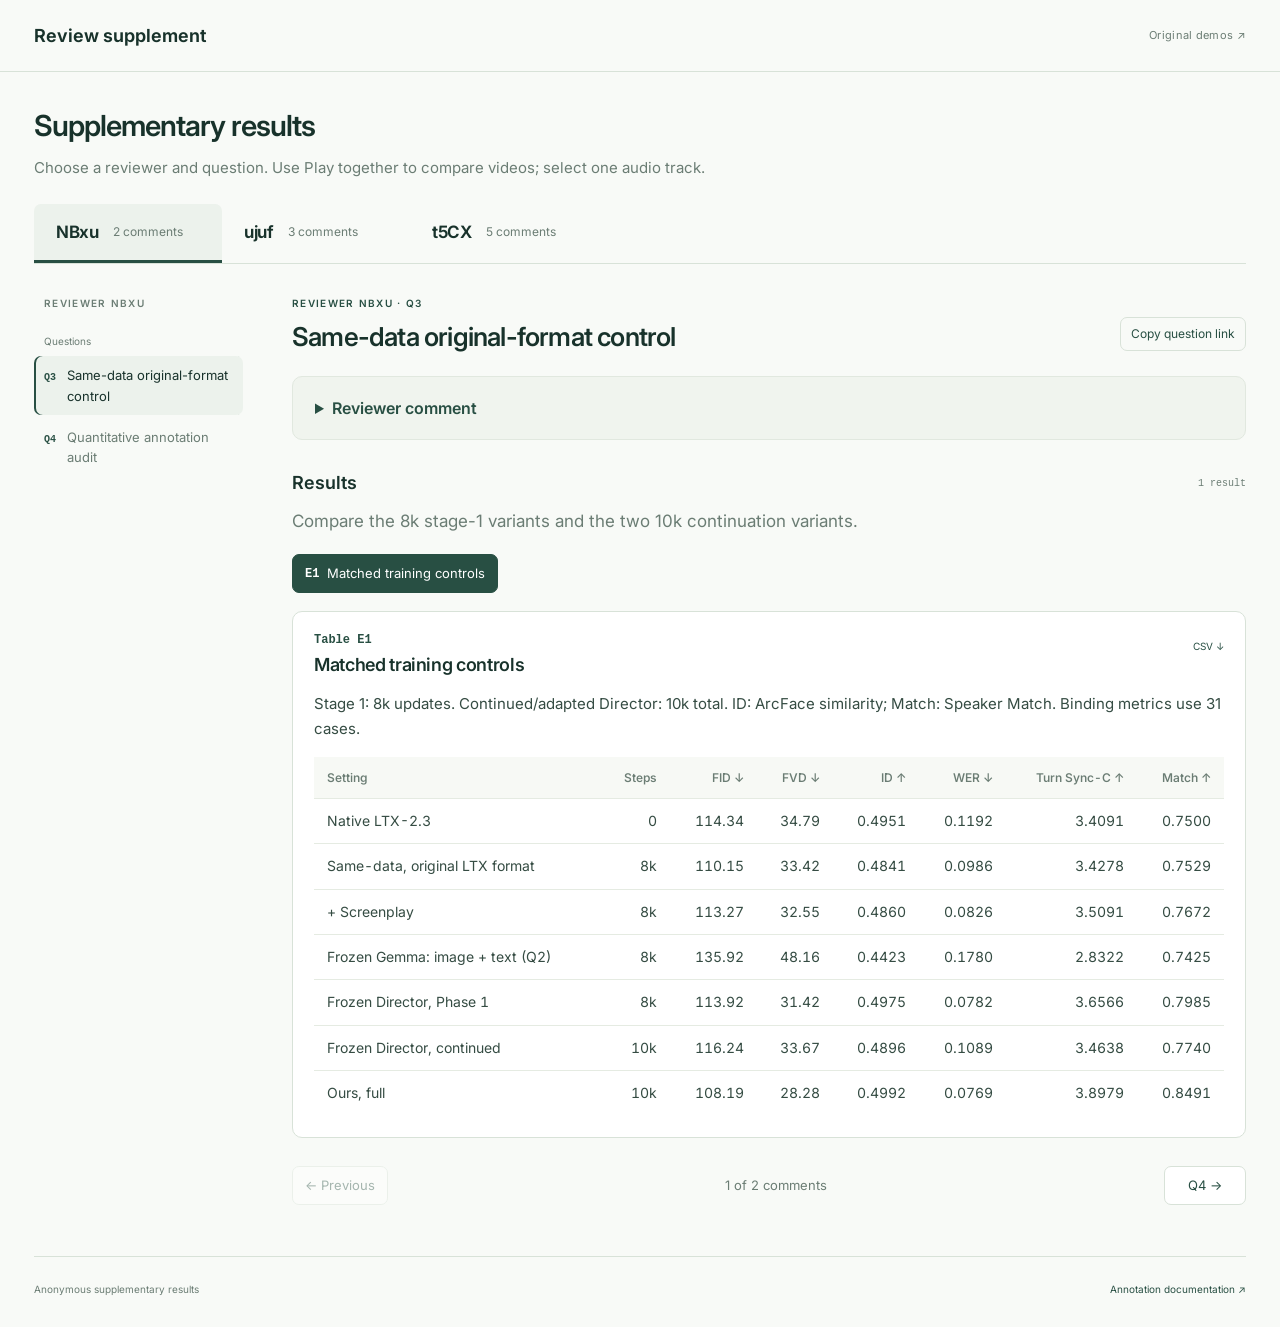
==== rebuttal/index.html @ 0cddd031 "Document annotation operations and screenplay format" ====
<!doctype html>
<html lang="en"><head><meta charset="utf-8"><meta name="viewport" content="width=device-width, initial-scale=1"><meta name="robots" content="noindex, nofollow"><meta name="referrer" content="no-referrer"><meta name="theme-color" content="#284f43"><meta name="description" content="Videos and tables organized by reviewer and question."><title>Supplementary results</title><link rel="icon" href="data:,"><link rel="stylesheet" href="styles.css?v=20261111-actions"><script defer src="app.js?v=20261111-actions"></script></head>
<body>
<a class="skip-link" href="#main">Skip to results</a>
<header class="site-header"><a class="wordmark" href="#NBxu-Q3">Review supplement</a><a class="anonymous-label" href="../">Original demos ↗</a></header>
<div class="page-shell"><div class="page-intro"><h1>Supplementary results</h1><p>Choose a reviewer and question. Use Play together to compare videos; select one audio track.</p></div>
<div id="reviewer-tabs" class="reviewer-tabs" role="tablist" aria-label="Reviewers"></div>
<div class="review-workspace"><aside class="sidebar" aria-label="Review comments"><p class="sidebar-label" id="nav-reviewer">Review comments</p><nav id="question-nav" aria-label="Questions and weaknesses"></nav></aside>
<main id="main" tabindex="-1"><div id="reviewer-panel" role="tabpanel"><article id="question-panel" hidden>
<div class="question-heading"><div><p class="eyebrow" id="question-category"></p><h2 id="question-title" tabindex="-1"></h2></div><button class="copy-link" id="copy-question">Copy question link</button></div>
<details class="original-comment" id="review-comment-details"><summary>Reviewer comment</summary><blockquote id="review-comment"></blockquote></details>
<section class="evidence-section" aria-labelledby="evidence-title"><div class="evidence-heading"><h3 id="evidence-title">Results</h3><span id="evidence-count"></span></div><p class="question-intro" id="question-intro"></p><div id="evidence-tabs" class="evidence-tabs" role="tablist" aria-label="Results"></div><div id="evidence-panel" role="tabpanel"><div id="evidence-host"></div></div></section>
<nav class="question-pagination" aria-label="Move between questions"><button id="previous-question">← Previous</button><span id="question-position"></span><button id="next-question">Next →</button></nav>
</article></div><p id="load-status" class="load-status" role="status">Loading results…</p><noscript>Enable JavaScript to select a reviewer and view the results.</noscript></main></div>
<footer><span>Anonymous supplementary results</span><a href="https://github.com/completely-anonymous-z/video-generation-demo/blob/main/docs/annotation_pipeline.md" target="_blank" rel="noopener noreferrer">Annotation documentation ↗</a></footer></div><div id="evidence-store" hidden aria-hidden="true"></div><div id="toast" class="toast" role="status" aria-live="polite"></div></body></html>
---- rebuttal/styles.css ----
@font-face{font-family:Inter;src:url('assets/fonts/inter.ttf') format('truetype');font-weight:100 900;font-display:swap}
:root{--bg:#f8faf7;--white:#fff;--ink:#18322b;--text:#354c43;--muted:#6b7d74;--green:#284f43;--mint:#ecf2ec;--line:#d8e2d8;--mono:ui-monospace,SFMono-Regular,Consolas,monospace}
*{box-sizing:border-box}html{scroll-behavior:smooth}body{margin:0;background:var(--bg);color:var(--text);font:16px/1.65 Inter,Arial,sans-serif}button,select,input{font:inherit}button,a,select,input{touch-action:manipulation}a{color:var(--green);text-decoration:none}a:hover{text-decoration:underline}button{cursor:pointer;border:1px solid var(--line);border-radius:7px;background:var(--white);color:var(--green);padding:8px 12px}button:disabled{opacity:.4;cursor:default}button:hover:not(:disabled){background:var(--mint)}button:focus-visible,a:focus-visible,select:focus-visible,input:focus-visible{outline:3px solid #82a78b;outline-offset:3px}button:focus:not(:focus-visible),h2:focus{outline:none}[hidden]{display:none!important}h1,h2,h3,h4,p{margin:0}h1,h2,h3{color:var(--ink)}img{max-width:100%}.skip-link{position:fixed;top:-60px;left:15px;z-index:100;background:white;padding:10px}.skip-link:focus{top:10px}
.site-header{height:72px;display:flex;align-items:center;justify-content:space-between;padding:0 34px;border-bottom:1px solid var(--line);background:var(--bg)}.wordmark{display:flex;gap:10px;align-items:center;font-size:18px;font-weight:650;color:var(--ink)}.wordmark:hover{text-decoration:none}.header-tag{margin-left:5px;padding-left:13px;border-left:1px solid var(--line);text-transform:uppercase;letter-spacing:1px;font-size:10px;font-weight:500;color:var(--muted)}.anonymous-label{font-size:11px;letter-spacing:.3px;color:var(--muted)}
.page-shell{max-width:1390px;margin:auto;padding:0 34px}.page-intro{padding:30px 0 24px}.page-intro h1{font-size:29px;font-weight:600;letter-spacing:-1px}.page-intro p{color:var(--muted);font-size:12px;margin-top:5px}.reviewer-tabs{display:flex;gap:0;border-bottom:1px solid var(--line);margin-bottom:31px}.reviewer-tab{display:flex;align-items:center;gap:15px;min-width:188px;padding:14px 22px;border:0;border-bottom:3px solid transparent;border-radius:7px 7px 0 0;background:transparent;text-align:left}.reviewer-tab[aria-selected=true]{border-bottom-color:var(--green);background:var(--mint)}.reviewer-name{font-size:17px;letter-spacing:-.4px;font-weight:650;color:var(--ink)}.reviewer-tab-description{font-size:10px;color:var(--muted)}.review-workspace{display:grid;grid-template-columns:215px minmax(0,1fr);gap:43px;align-items:start}.sidebar{position:sticky;top:24px;max-height:calc(100vh - 48px);overflow-y:auto;padding-right:6px}.sidebar-label,.eyebrow{font-size:10px;font-weight:600;text-transform:uppercase;letter-spacing:1.3px;color:var(--muted)}.sidebar-label{margin:0 0 21px 10px}.question-nav-group{margin-bottom:20px}.question-nav-group>p{font-size:10px;color:var(--muted);margin:0 10px 7px}.question-nav-group a{display:flex;align-items:baseline;gap:11px;padding:9px 10px;border-radius:7px;font-size:13px;line-height:1.55;color:var(--muted);margin-top:3px}.question-nav-group a b{flex-shrink:0;font:600 10px/1.5 var(--mono);color:var(--green)}.question-nav-group a.selected,.question-nav-group a:hover{background:var(--mint);color:var(--ink);text-decoration:none}.question-nav-group a.selected{box-shadow:inset 2px 0 var(--green)}.sidebar-note{border-top:1px solid var(--line);margin:24px 10px 0;padding-top:16px;font-size:10px;color:var(--muted);line-height:1.85}.sidebar-note span{display:block;margin-top:8px;max-width:160px}main{min-width:0}.question-heading{display:flex;justify-content:space-between;align-items:start;gap:20px;margin-bottom:22px}.question-heading .eyebrow{margin-bottom:7px;color:var(--green)}.question-heading h2{font-size:26px;font-weight:580;line-height:1.35;letter-spacing:-.8px}.copy-link{font-size:10px;white-space:nowrap;background:transparent;padding:6px 10px}.question-heading>.copy-link{margin-top:22px}.original-comment{background:#f0f4ee;border:1px solid #e1e8df;border-radius:10px;padding:18px 22px}.comment-heading{display:flex;justify-content:space-between;align-items:center;margin-bottom:10px}.comment-heading h3{font-size:14px;font-weight:600;color:var(--green)}.comment-heading a{font-size:12px;color:var(--muted)}.original-comment blockquote{padding:0;margin:0;color:#4b6055;font-size:16px;line-height:1.9;white-space:pre-wrap}.evidence-section{padding-top:28px}.evidence-heading{display:flex;align-items:center;justify-content:space-between}.evidence-heading h3{font-size:18px;font-weight:600}.evidence-heading>span{font:10px var(--mono);color:var(--muted)}.question-intro{font-size:17px;line-height:1.85;color:var(--muted);margin:9px 0 18px;max-width:950px}.evidence-tabs{display:flex;gap:7px;flex-wrap:wrap;margin-bottom:18px}.evidence-tabs button{padding:8px 12px;display:flex;gap:8px;align-items:center;font-size:13px;background:transparent}.evidence-tabs b{font:600 12px var(--mono)}.evidence-tabs button[aria-selected=true]{background:var(--green);border-color:var(--green);color:white}.evidence-tabs button:not([aria-selected=true]):hover{background:var(--mint)}#evidence-panel{min-width:0}.evidence-block{border:1px solid var(--line);border-radius:10px;padding:21px;background:var(--white);scroll-margin-top:25px}.item-heading{display:flex;justify-content:space-between;align-items:start;gap:16px;margin-bottom:13px}.item-code{font:600 10px var(--mono);color:var(--green);display:block;margin-bottom:5px}.item-heading h3{font-size:18px;font-weight:580;letter-spacing:-.35px;line-height:1.4}.item-heading>a{white-space:nowrap;font-size:10px;margin-top:5px}.evidence-context,.item-description{color:var(--muted);font-size:16px;line-height:1.85;margin-bottom:15px}.evidence-context{color:var(--text)}.small-note{font-size:14px;line-height:1.85;color:var(--muted);margin-top:15px}.table-scroll{max-width:100%;overflow-x:auto;overscroll-behavior-x:contain}table{width:100%;border-collapse:collapse;font-size:14px;line-height:1.6;font-variant-numeric:tabular-nums}th,td{text-align:right;padding:11px 13px;border-bottom:1px solid #e5ebe2;white-space:nowrap}th{color:var(--muted);font-size:12px;font-weight:550;background:#f7f9f5}th:first-child,td:first-child{text-align:left}.label-cell{text-align:left}tr.highlight{background:#edf4eb;color:var(--green)}tr.highlight td{font-weight:600}tr.group-start td{border-top:2px solid #cbd8c8}tbody tr:last-child td{border-bottom:0}.table-filter{display:flex;gap:7px;margin:16px 0 14px}.table-filter button{padding:6px 10px;font-size:10px;background:transparent}.table-filter button.selected{background:var(--green);color:white;border-color:var(--green)}.result-callout{display:flex;align-items:center;gap:25px;padding:18px 20px;margin-top:20px;background:#edf3e9;border-radius:8px}.result-callout>strong{font-size:23px;font-weight:550;letter-spacing:-.7px;color:var(--green);white-space:nowrap}.result-callout p{font-size:16px;color:var(--text)}.figure-block{margin:0;scroll-margin-top:25px}.figure-block>a{display:block;padding:10px 0}.figure-block img{width:100%;height:auto;display:block}.figure-block figcaption{font-size:15px;line-height:1.85;color:var(--muted);margin-top:10px}.data-details{margin-top:20px;border:1px solid var(--line);border-radius:8px;overflow:hidden;scroll-margin-top:25px}.data-details>summary{padding:12px 15px;display:flex;justify-content:space-between;gap:16px;cursor:pointer;list-style:none;font-size:11px;background:#f7f9f5}.data-details>summary::-webkit-details-marker{display:none}.data-details[open]>summary>span:last-child{transform:rotate(45deg)}.details-content{padding:16px;font-size:11px;color:var(--muted);line-height:1.85}.details-content>p{margin-bottom:14px}.details-content>p:last-child{margin-bottom:0}.compact-table table{max-width:650px}.protocol-grid{display:grid;grid-template-columns:1fr 1fr;gap:22px;margin:0}.protocol-grid dt{font-size:16px;font-weight:600;color:var(--ink);margin-bottom:5px}.protocol-grid dd{margin:0;font-size:15px}.release-card>p{font-size:13px;line-height:1.9;max-width:780px}
.video-group{border:1px solid var(--line);border-radius:10px;background:var(--white);overflow:hidden;scroll-margin-top:25px}.video-group-heading{padding:19px 21px 17px}.video-group-heading .item-heading{margin-bottom:9px}.video-description{font-size:16px;line-height:1.8;color:var(--muted)}.video-conditions{display:flex;flex-wrap:wrap;gap:7px;margin-top:14px}.video-conditions span{padding:3px 8px;border-radius:4px;background:var(--mint);font-size:12px;color:var(--green)}.prompt-note{font-size:14px;color:var(--muted);margin-top:10px}.video-grid{display:grid;grid-template-columns:repeat(var(--cols),minmax(0,1fr));gap:1px;background:var(--line)}.video-cell{background:#f7f9f6;min-width:0}.video-label{display:flex;align-items:center;justify-content:space-between;gap:8px;font-size:13px;line-height:1.5;padding:10px 12px;min-height:38px}.video-label>a{flex-shrink:0;font-size:9px;color:var(--muted)}.video-cell video{display:block;width:100%;height:auto;background:#15241e;aspect-ratio:13/7;object-fit:contain}.video-cell details{font-size:14px;background:white}.video-cell details>summary{cursor:pointer;padding:10px 12px;color:var(--green);font-weight:500}.video-cell details>p{padding:0 12px 13px;color:var(--muted);line-height:1.8}.player-controls{display:flex;flex-wrap:wrap;align-items:center;gap:8px;padding:14px 16px}.play-button{font-size:10px;min-width:106px;background:var(--green);color:white;border-color:var(--green);padding:7px 9px}.play-button:hover:not(:disabled){background:#386454}.restart-button{padding:6px 10px;font-size:15px;line-height:1.3}.scrub{accent-color:var(--green);min-width:75px;flex:1;height:18px;padding:0}.time-display{font:9px var(--mono);white-space:nowrap;color:var(--muted)}.control-select{display:flex;align-items:center;gap:5px;font-size:9px;color:var(--muted)}select{background:white;border:1px solid var(--line);border-radius:6px;color:var(--text);padding:6px 7px;font-size:10px;max-width:190px}.player-status{font-size:11px;padding:0 16px 12px;color:var(--muted)}.player-status:empty{display:none}.video-footnote{padding:0 16px 14px;font-size:10px}.collection-controls{display:flex;align-items:end;gap:15px;margin:20px 0}.collection-controls label{display:flex;flex-direction:column;gap:5px;font-size:10px;color:var(--muted)}.collection-controls select{padding:9px 11px;font-size:11px;max-width:none}.case-select-label{flex:1;max-width:390px}.step-buttons{display:flex;gap:6px}.step-buttons button{padding:7px 12px}.timeline{padding:17px 19px;border-top:1px solid var(--line);background:#fbfcf9}.timeline h4{font-size:10px;font-weight:600;margin:0 0 13px;color:var(--green)}.timeline-row{display:flex;gap:10px;align-items:center;margin:9px 0}.person-label{font:10px var(--mono);min-width:28px;color:var(--green)}.timeline-track{position:relative;height:23px;flex:1;background:#eaf0e8;border-radius:4px;overflow:hidden}.turn{position:absolute;top:2px;height:19px;background:#a6bfad;border:0;border-radius:3px;padding:0;min-width:4px}.turn:hover,.turn.active{background:var(--green)}.identities{font-size:10px;color:var(--muted);line-height:1.7;display:grid;gap:4px;margin-top:15px}.identities b{font-family:var(--mono);color:var(--green);margin-right:6px}
.question-pagination{display:flex;align-items:center;justify-content:space-between;gap:15px;padding:28px 0 15px}.question-pagination button{font-size:11px;min-width:82px}.question-pagination span{font-size:10px;color:var(--muted)}.load-status{padding:20px 0;font-size:12px;color:var(--muted)}.load-status:empty{display:none}footer{border-top:1px solid var(--line);display:flex;justify-content:space-between;gap:20px;padding:24px 0 30px;margin-top:36px;color:var(--muted);font-size:10px}.toast{position:fixed;bottom:25px;left:50%;transform:translate(-50%,15px);padding:10px 18px;color:white;background:var(--green);border-radius:8px;font-size:12px;opacity:0;pointer-events:none;transition:.2s;z-index:30}.toast.visible{opacity:1;transform:translate(-50%,0)}
@media(min-width:1500px){.page-shell{padding:0 40px}.review-workspace{gap:48px}}
@media(max-width:1100px){.page-shell{padding:0 25px}.review-workspace{grid-template-columns:180px minmax(0,1fr);gap:25px}.question-nav-group a{font-size:13px;gap:8px;padding:8px}.question-heading h2{font-size:24px}.player-controls{gap:7px}.video-grid[style*="3"] .video-label{align-items:start;flex-direction:column;gap:2px}.control-select select{max-width:160px}}
@media(max-width:800px){.site-header{height:63px;padding:0 22px}.anonymous-label{display:none}.page-shell{padding:0 22px}.page-intro{padding:23px 0 19px}.page-intro h1{font-size:25px}.page-intro p{font-size:11px}.reviewer-tabs{margin-bottom:20px}.reviewer-tab{min-width:0;flex:1;padding:11px 14px;gap:8px;justify-content:center}.reviewer-name{font-size:16px}.reviewer-tab-description{font-size:9px}.review-workspace{display:block}.sidebar{position:static;max-height:none;overflow:visible;padding:0}.sidebar-label,.sidebar-note,.question-nav-group>p{display:none}#question-nav{display:flex;gap:12px;flex-wrap:wrap;margin-bottom:23px}.question-nav-group{display:flex;gap:5px;margin:0}.question-nav-group a{padding:7px 10px;background:#edf2eb;margin:0}.question-nav-group a b{font-size:11px}.question-nav-group a span{display:none}.question-nav-group a.selected{background:var(--green);box-shadow:none}.question-nav-group a.selected b{color:white}.question-heading{margin-bottom:18px}.question-heading h2{font-size:24px}.question-heading>.copy-link{margin-top:19px}.original-comment{padding:16px 18px}.original-comment blockquote{font-size:16px}.evidence-section{padding-top:23px}.question-intro{font-size:17px}.evidence-tabs button{padding:8px 10px}.evidence-block{padding:17px}.video-group-heading{padding:17px}.protocol-grid{gap:20px}}
@media(max-width:560px){.site-header{padding:0 16px}.wordmark{font-size:16px}.header-tag{font-size:8px;letter-spacing:.7px;margin-left:0;padding-left:10px}.page-shell{padding:0 16px}.page-intro{padding:22px 0 18px}.page-intro h1{font-size:23px;letter-spacing:-.6px}.page-intro p{font-size:10px;max-width:340px;line-height:1.7}.reviewer-tab{flex-direction:column;gap:2px;padding:10px 8px}.reviewer-name{font-size:16px}.reviewer-tab-description{font-size:9px}#question-nav{gap:8px;row-gap:8px}.question-nav-group{gap:4px}.question-nav-group a{padding:7px 9px}.question-nav-group a b{font-size:10px}.question-heading{gap:8px;flex-wrap:wrap}.question-heading h2{font-size:23px;letter-spacing:-.6px}.question-heading>.copy-link{font-size:9px;margin-top:2px;padding:5px 7px}.question-heading .eyebrow{font-size:9px}.original-comment{padding:14px 16px}.original-comment blockquote{font-size:16px;line-height:1.9}.comment-heading h3{font-size:14px}.comment-heading a{font-size:12px}.evidence-heading h3{font-size:18px}.question-intro{font-size:17px}.evidence-tabs{gap:6px}.evidence-tabs button{padding:7px 9px;font-size:13px;gap:6px}.evidence-tabs b{font-size:12px}.evidence-block{padding:14px}.item-heading{gap:10px}.item-heading h3{font-size:16px}.evidence-context,.item-description{font-size:16px}.item-code{font-size:9px}.item-heading>a,.copy-link{font-size:9px}.table-filter{gap:5px;flex-wrap:wrap}.table-filter button{font-size:9px;padding:5px 8px}th,td{font-size:10px;padding:9px 10px}th{font-size:12px}.result-callout{display:block;padding:13px}.result-callout>strong{font-size:21px;display:block;margin-bottom:5px}.result-callout p{font-size:16px}.figure-block figcaption{font-size:15px}.data-details>summary{font-size:10px;padding:10px}.details-content{padding:12px;font-size:10px}.video-grid{grid-template-columns:1fr!important;gap:8px;background:white}.video-group-heading{padding:14px}.video-description{font-size:16px}.video-label{font-size:13px}.video-grid[style*="3"] .video-label{flex-direction:row;align-items:center}.video-cell video{aspect-ratio:13/7}.video-conditions{gap:5px;margin-top:10px}.video-conditions span{font-size:12px;padding:3px 6px}.prompt-note{font-size:14px}.player-controls{padding:11px;gap:8px}.play-button{font-size:9px;min-width:96px}.restart-button{padding:5px 9px}.control-select{font-size:9px}.control-select select{font-size:9px;max-width:135px}.scrub{order:3;flex-basis:calc(100% - 85px)}.time-display{order:4}.control-select:last-of-type{margin-left:auto}.collection-controls{gap:8px;flex-wrap:wrap}.collection-controls select{padding:7px 8px;font-size:10px}.case-select-label{min-width:115px}.step-buttons{margin-left:auto}.step-buttons button{padding:6px 10px}.timeline{padding:14px 11px}.timeline h4{font-size:9px}.identities{font-size:9px}.protocol-grid{grid-template-columns:1fr}.release-card>p{font-size:12px}.question-pagination{gap:8px}.question-pagination span{font-size:9px}.question-pagination button{font-size:10px;min-width:70px}footer{flex-direction:column;gap:4px;font-size:9px;margin-top:25px}.toast{max-width:90vw;text-align:center}}
@media(prefers-reduced-motion:reduce){html{scroll-behavior:auto}*,*:before,*:after{transition:none!important;animation:none!important}}

/* Supplement replies and evidence use the original supplement's type and palette. */
.comment-kind{color:var(--muted);font-size:11px}
.full-review{margin-top:12px}.full-review summary{width:fit-content;cursor:pointer;color:var(--green);font-size:13px;font-weight:600}.full-review summary:focus-visible{outline:2px solid #82a78b;outline-offset:4px}.full-review-body{margin-top:12px;padding-top:12px;border-top:1px solid var(--line);font-size:14px;line-height:1.75;white-space:pre-wrap;overflow-wrap:anywhere}
.overview{margin-top:10px;max-width:860px}.overview summary,.alternate-take summary{cursor:pointer;color:var(--green);font-size:12px;font-weight:600}.overview[open]{padding-bottom:4px}.overview .response-copy{padding-top:9px}.overview .response-copy p{font-size:inherit;color:var(--text);margin:0 0 9px}
.response-section{margin-top:22px}.response-section h3{font-size:18px;font-weight:600;margin-bottom:7px}.response-copy{color:var(--text);font-size:15px;line-height:1.8;overflow-wrap:anywhere}.response-copy p{margin:0 0 11px}.response-copy p:last-child{margin-bottom:0}.response-copy ul,.response-copy ol{padding-left:22px;margin:9px 0 13px}.response-copy li+li{margin-top:5px}.response-copy a,.related-responses a{text-decoration:underline;text-underline-offset:3px}.response-copy code{font-family:var(--mono);font-size:.89em;background:var(--mint);padding:.08em .24em;border-radius:3px}.related-responses{display:flex;flex-wrap:wrap;gap:8px 18px;font-size:13px;margin-top:12px}
.evidence-items>.video-group+.video-group,.evidence-items>.alternate-take{margin-top:14px}.alternate-take{padding:11px 14px;border:1px solid var(--line);border-radius:8px;background:var(--mint)}.alternate-take[open] summary{margin-bottom:11px}.alternate-take summary:focus-visible{outline:2px solid #82a78b;outline-offset:4px}
@media(max-width:560px){.response-section{margin-top:18px}.response-copy{font-size:14px}.alternate-take{padding:9px}.video-cell{min-width:0}}
.video-cell .clip-prompt{margin:8px 12px 12px}.video-cell .clip-prompt summary{width:fit-content;cursor:pointer;color:var(--green);font-size:13px;font-weight:600}.video-cell .clip-prompt pre{max-height:19rem;overflow:auto;margin:8px 0 0;padding:10px 12px;border:1px solid var(--line);border-radius:6px;background:var(--bg);color:var(--text);font:12px/1.65 var(--mono);white-space:pre-wrap;overflow-wrap:anywhere}

/* Compact result navigation and readable controls. */
.page-intro p{font-size:15px;line-height:1.7;max-width:900px}.original-comment>summary{cursor:pointer;font-size:16px;color:var(--green);font-weight:600}.original-comment blockquote{margin-top:12px;font-size:16px}.question-intro{font-size:17px;line-height:1.7}.copy-link,.play-button,.control-select,.control-select select,.time-display,.video-label>a{font-size:12px}.item-code{font-size:12px}.reviewer-tab-description{font-size:12px}.question-pagination button,.question-pagination span{font-size:13px}.table-scroll table{font-size:14px}.evidence-context{font-size:15px;line-height:1.7}
@media(max-width:560px){.page-intro p{font-size:14px}.question-intro{font-size:16px}.control-select select{max-width:135px}.copy-link,.play-button,.control-select,.control-select select,.time-display,.video-label>a{font-size:11px}.table-scroll td{font-size:12px}}

.expected-actions{margin-top:14px;padding:16px 18px;border-left:4px solid var(--green);border-radius:6px;background:var(--mint);color:var(--ink)}.expected-actions h4{margin:0 0 8px;color:var(--green);font-size:17px;font-weight:700}.expected-actions ol{margin:0;padding-left:24px;font-size:18px;line-height:1.55;font-weight:550}.expected-actions li+li{margin-top:6px}.expected-actions li::marker{color:var(--green);font-weight:700}.expected-constraint{margin-top:11px;font-size:16px;line-height:1.6;color:var(--ink)}
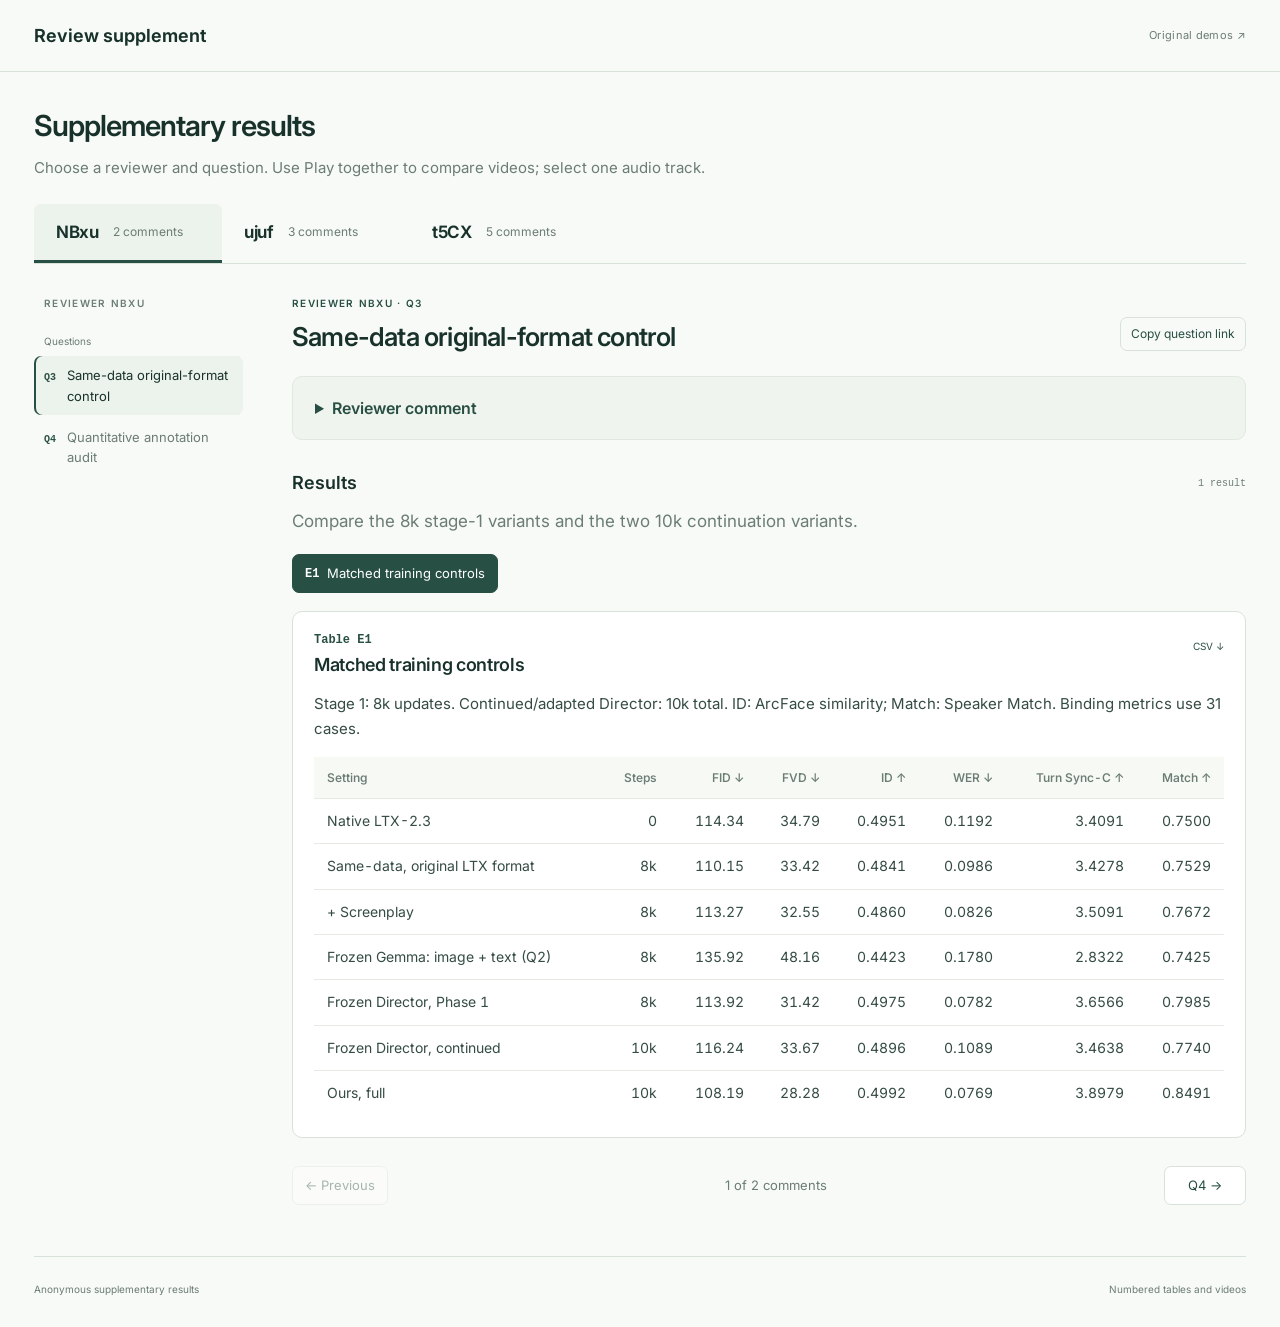
==== commit f7c20e9e: "Revert "Document annotation operations and screenplay format" This reverts commit 0cddd031413f84f097" ====
--- a/rebuttal/index.html
+++ b/rebuttal/index.html
@@ -12,4 +12,4 @@
 <section class="evidence-section" aria-labelledby="evidence-title"><div class="evidence-heading"><h3 id="evidence-title">Results</h3><span id="evidence-count"></span></div><p class="question-intro" id="question-intro"></p><div id="evidence-tabs" class="evidence-tabs" role="tablist" aria-label="Results"></div><div id="evidence-panel" role="tabpanel"><div id="evidence-host"></div></div></section>
 <nav class="question-pagination" aria-label="Move between questions"><button id="previous-question">← Previous</button><span id="question-position"></span><button id="next-question">Next →</button></nav>
 </article></div><p id="load-status" class="load-status" role="status">Loading results…</p><noscript>Enable JavaScript to select a reviewer and view the results.</noscript></main></div>
-<footer><span>Anonymous supplementary results</span><a href="https://github.com/completely-anonymous-z/video-generation-demo/blob/main/docs/annotation_pipeline.md" target="_blank" rel="noopener noreferrer">Annotation documentation ↗</a></footer></div><div id="evidence-store" hidden aria-hidden="true"></div><div id="toast" class="toast" role="status" aria-live="polite"></div></body></html>
+<footer><span>Anonymous supplementary results</span><span>Numbered tables and videos</span></footer></div><div id="evidence-store" hidden aria-hidden="true"></div><div id="toast" class="toast" role="status" aria-live="polite"></div></body></html>
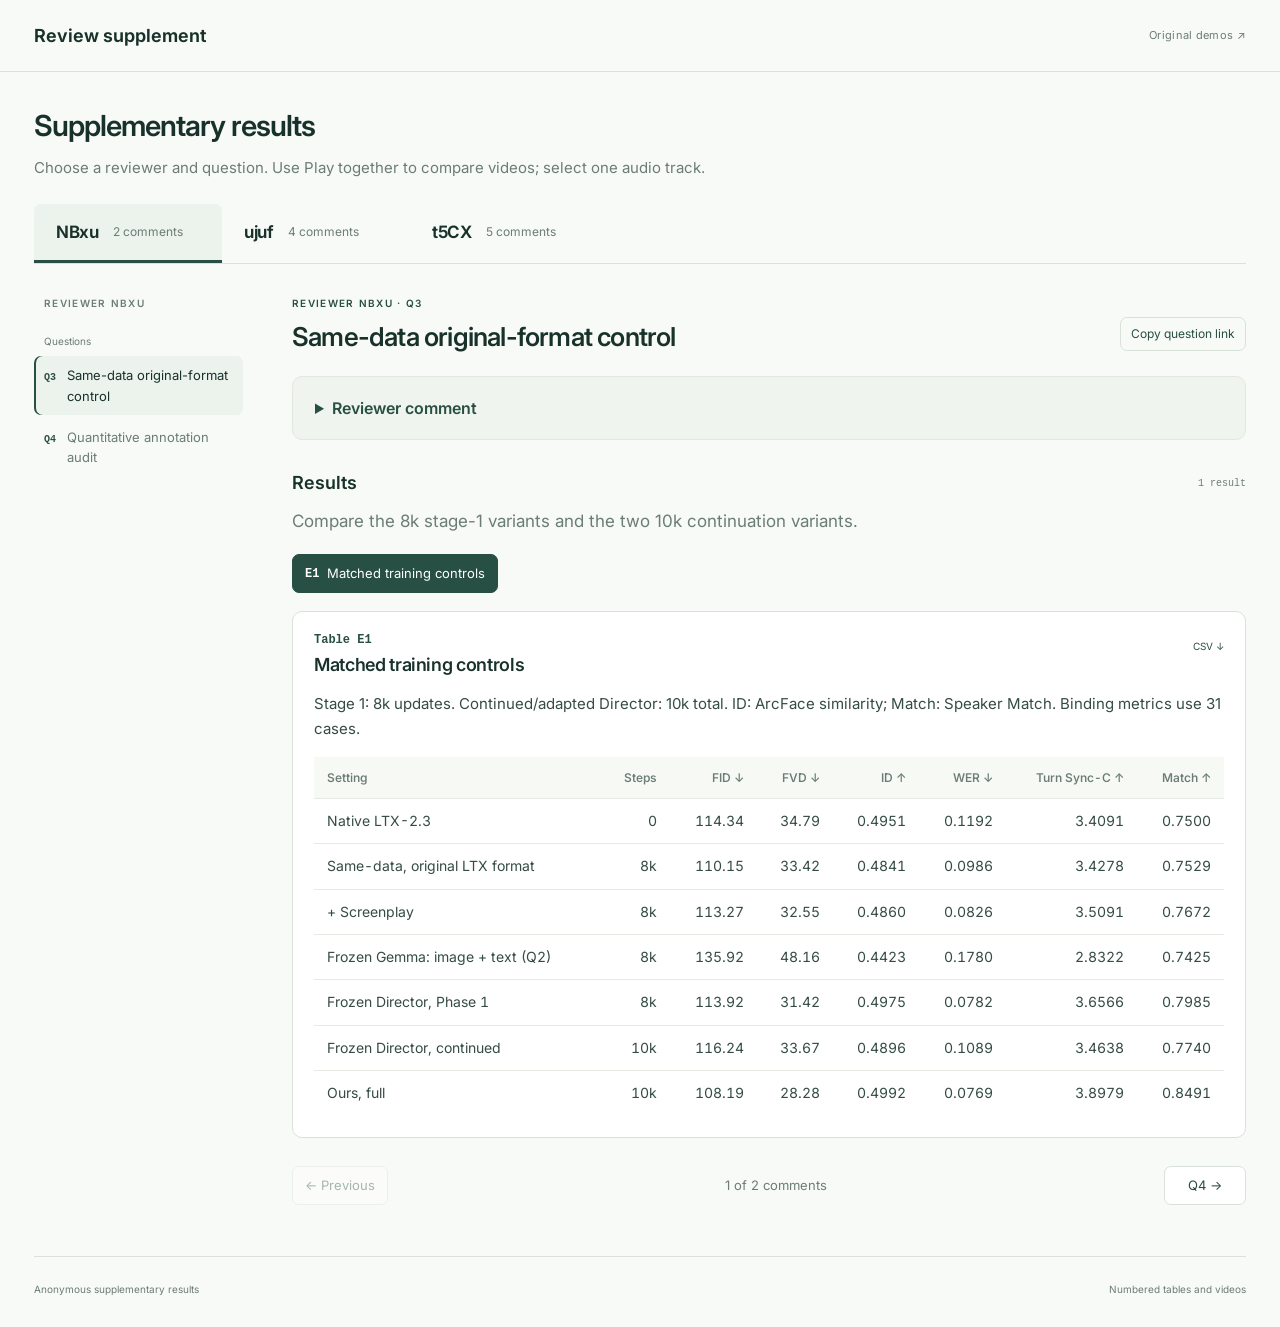
==== commit d488fa36: "Add 1 fps vs 5 fps annotation comparison for ujuf" ====
--- a/rebuttal/index.html
+++ b/rebuttal/index.html
@@ -1,5 +1,5 @@
 <!doctype html>
-<html lang="en"><head><meta charset="utf-8"><meta name="viewport" content="width=device-width, initial-scale=1"><meta name="robots" content="noindex, nofollow"><meta name="referrer" content="no-referrer"><meta name="theme-color" content="#284f43"><meta name="description" content="Videos and tables organized by reviewer and question."><title>Supplementary results</title><link rel="icon" href="data:,"><link rel="stylesheet" href="styles.css?v=20261111-actions"><script defer src="app.js?v=20261111-actions"></script></head>
+<html lang="en"><head><meta charset="utf-8"><meta name="viewport" content="width=device-width, initial-scale=1"><meta name="robots" content="noindex, nofollow"><meta name="referrer" content="no-referrer"><meta name="theme-color" content="#284f43"><meta name="description" content="Videos and tables organized by reviewer and question."><title>Supplementary results</title><link rel="icon" href="data:,"><link rel="stylesheet" href="styles.css?v=20261112-fps"><script defer src="app.js?v=20261112-fps"></script></head>
 <body>
 <a class="skip-link" href="#main">Skip to results</a>
 <header class="site-header"><a class="wordmark" href="#NBxu-Q3">Review supplement</a><a class="anonymous-label" href="../">Original demos ↗</a></header>
--- a/rebuttal/styles.css
+++ b/rebuttal/styles.css
@@ -25,3 +25,7 @@
 @media(max-width:560px){.page-intro p{font-size:14px}.question-intro{font-size:16px}.control-select select{max-width:135px}.copy-link,.play-button,.control-select,.control-select select,.time-display,.video-label>a{font-size:11px}.table-scroll td{font-size:12px}}
 
 .expected-actions{margin-top:14px;padding:16px 18px;border-left:4px solid var(--green);border-radius:6px;background:var(--mint);color:var(--ink)}.expected-actions h4{margin:0 0 8px;color:var(--green);font-size:17px;font-weight:700}.expected-actions ol{margin:0;padding-left:24px;font-size:18px;line-height:1.55;font-weight:550}.expected-actions li+li{margin-top:6px}.expected-actions li::marker{color:var(--green);font-weight:700}.expected-constraint{margin-top:11px;font-size:16px;line-height:1.6;color:var(--ink)}
+
+.annotation-comparison{display:grid;grid-template-columns:repeat(2,minmax(0,1fr));gap:14px;padding:4px 20px 20px}.annotation-panel{min-width:0;border:1px solid var(--line);border-radius:8px;overflow:hidden;background:#fff}.annotation-panel h4{padding:12px 15px;font-size:17px;line-height:1.4;background:var(--mint);color:var(--green);border-bottom:1px solid var(--line)}.annotation-incorrect h4{background:#fff2f0;color:#9e3025}.annotation-turns{padding:3px 15px}.annotation-turn{padding:12px 0}.annotation-turn+.annotation-turn{border-top:1px solid #edf0ed}.annotation-speaker{font-size:13px;line-height:1.55;color:var(--muted);overflow-wrap:anywhere}.annotation-words{font-size:17px;line-height:1.65;margin-top:5px;overflow-wrap:anywhere}.annotation-panel mark{color:#175837;background:#dff2e4;border-radius:3px;padding:1px 3px;font-weight:700}.annotation-incorrect mark{color:#9e3025;background:#ffe0db}
+.annotation-group .video-cell video{max-height:360px}
+@media(max-width:700px){.annotation-comparison{grid-template-columns:1fr;padding:0 14px 14px;gap:12px}.annotation-panel h4{font-size:16px}.annotation-words{font-size:16px}}
